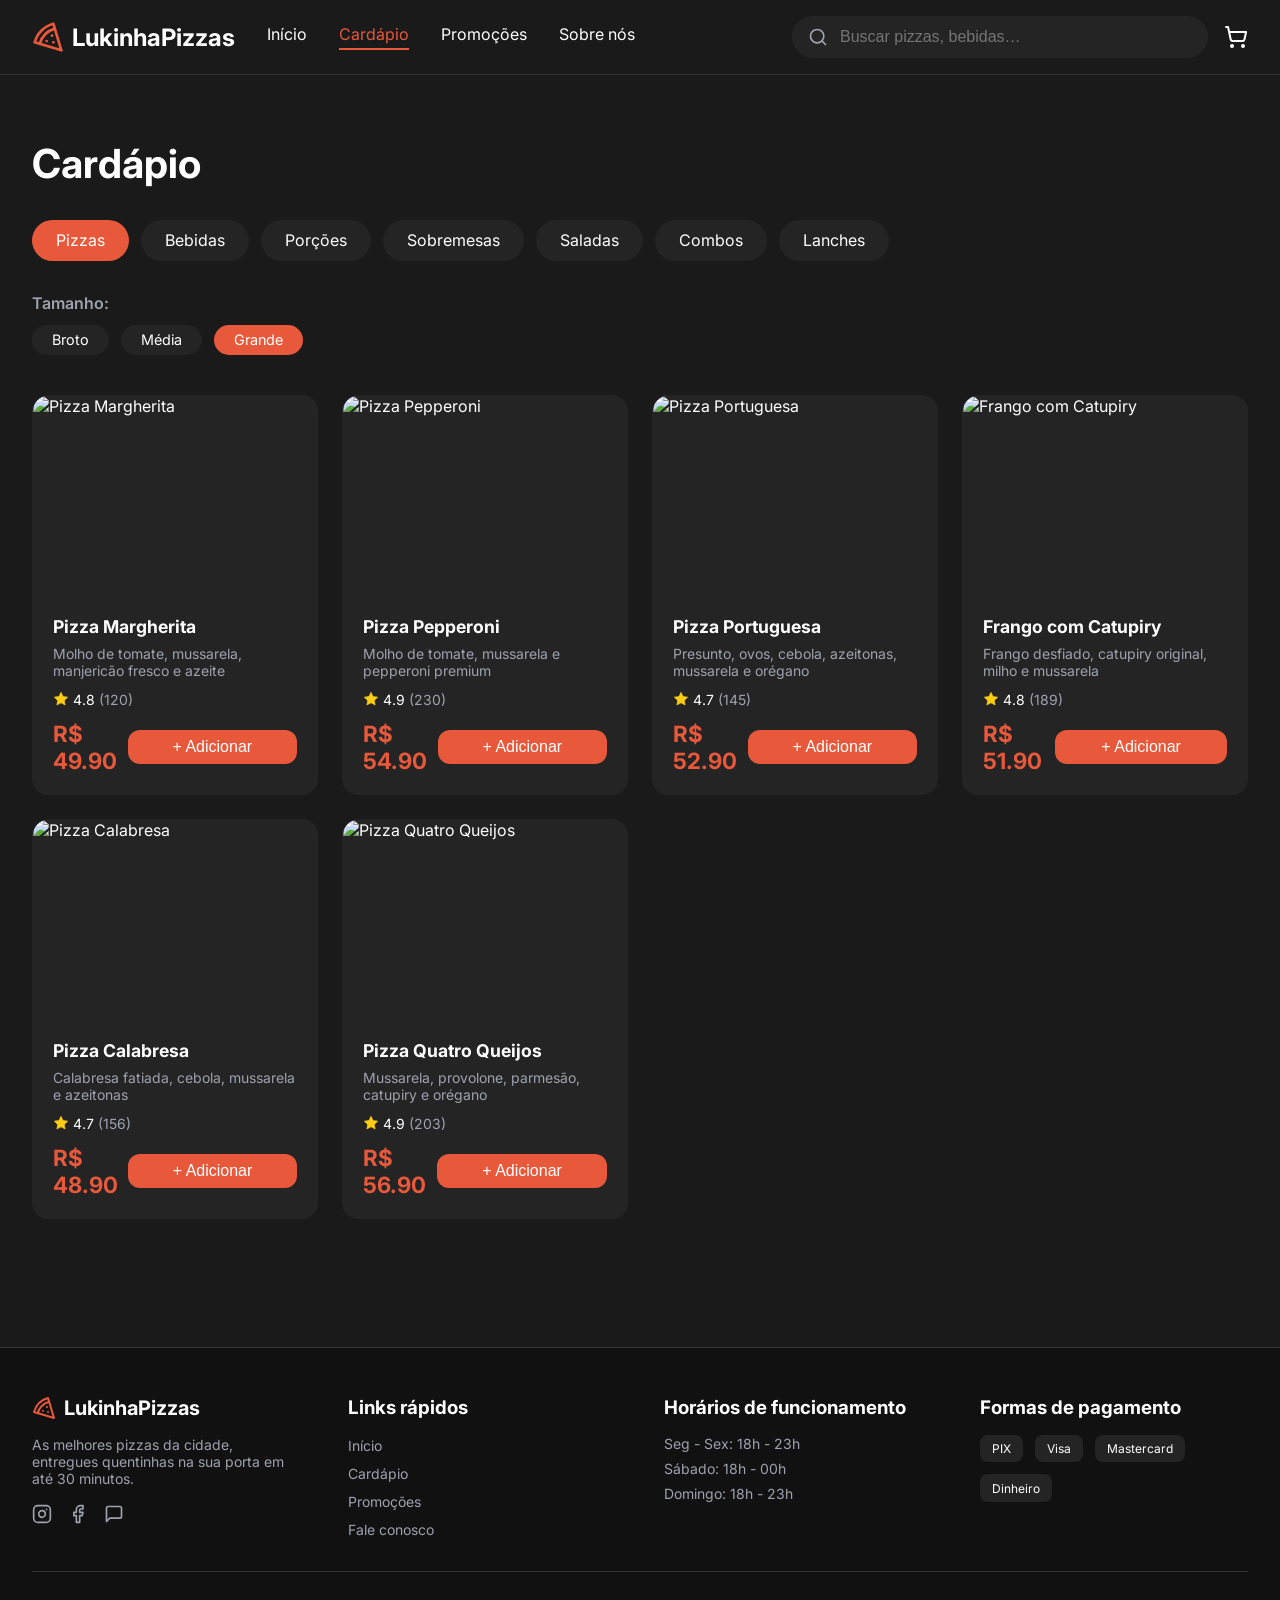
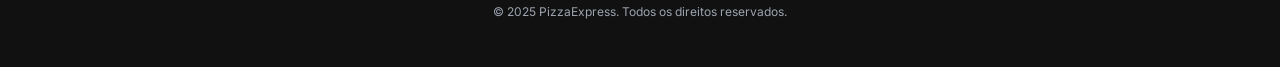
==== Sitema-de-pedidos-pizzaria/src/views/html/cardapio.html @ 4a2e91de "Criação da arquitetura em camadas" ====
<!DOCTYPE html>
<html lang="pt-BR">
<head>
  <meta charset="UTF-8" />
  <meta name="viewport" content="width=device-width, initial-scale=1.0" />
  <title>Cardápio – LukinhaPizzas</title>
  <link rel="preconnect" href="https://fonts.googleapis.com" />
  <link href="https://fonts.googleapis.com/css2?family=Inter:wght@400;600;700&display=swap" rel="stylesheet" />
  <link rel="stylesheet" href="css/inicio.css">
  <link rel="stylesheet" href="css/cardapio.css">
</head>


<body>


<!-- HEADER -->
<header>
  <div class="nav-inner">
    <a class="logo" href="index.html">
      <svg width="32" height="32" viewBox="0 0 24 24" fill="none" stroke="currentColor" stroke-width="2" stroke-linecap="round" stroke-linejoin="round">
        <path d="M15 11h.01"/><path d="M11 15h.01"/><path d="M16 16h.01"/>
        <path d="m2 16 20 6-6-20A20 20 0 0 0 2 16"/>
        <path d="M5.71 17.11a17.04 17.04 0 0 1 11.4-11.4"/>
      </svg>
      LukinhaPizzas
    </a>
    <nav>
      <a href="inicio.html">Início</a>
      <a href="cardapio.html" class="active">Cardápio</a>
      <a href="#">Promoções</a>
      <a href="#">Sobre nós</a>
    </nav>
    <div class="search-wrap">
      <div class="search-box">
        <svg width="20" height="20" viewBox="0 0 24 24" fill="none" stroke="currentColor" stroke-width="2" stroke-linecap="round" stroke-linejoin="round">
          <circle cx="11" cy="11" r="8"/><path d="m21 21-4.3-4.3"/>
        </svg>
        <input type="text" placeholder="Buscar pizzas, bebidas…" />
      </div>
      <button class="cart-btn">
        <svg width="24" height="24" viewBox="0 0 24 24" fill="none" stroke="currentColor" stroke-width="2" stroke-linecap="round" stroke-linejoin="round">
          <circle cx="8" cy="21" r="1"/><circle cx="19" cy="21" r="1"/>
          <path d="M2.05 2.05h2l2.66 12.42a2 2 0 0 0 2 1.58h9.78a2 2 0 0 0 1.95-1.57l1.65-7.43H5.12"/>
        </svg>
        <span class="cart-badge">2</span>
      </button>
    </div>
  </div>
</header>

<!-- MAIN -->
<main class="section">
  <h1 class="page-title">Cardápio</h1>

  <!-- CATEGORY FILTER -->
  <div class="filter-bar" id="category-bar"></div>

  <!-- SIZE FILTER (só aparece em Pizzas) -->
  <div class="size-wrap" id="size-wrap">
    <h3 class="size-label">Tamanho:</h3>
    <div class="filter-bar" id="size-bar"></div>
  </div>

  <!-- PRODUCT GRID -->
  <div class="product-grid" id="product-grid"></div>

  <!-- EMPTY STATE -->
  <div class="empty-state" id="empty-state" style="display:none">
    Nenhum produto disponível nesta categoria.
  </div>
</main>

<!-- FOOTER -->
<footer>
  <div class="footer-inner">
    <div class="footer-grid">
      <div>
        <div class="footer-logo">
          <svg width="24" height="24" viewBox="0 0 24 24" fill="none" stroke="currentColor" stroke-width="2" stroke-linecap="round" stroke-linejoin="round">
            <path d="M15 11h.01"/><path d="M11 15h.01"/><path d="M16 16h.01"/>
            <path d="m2 16 20 6-6-20A20 20 0 0 0 2 16"/>
            <path d="M5.71 17.11a17.04 17.04 0 0 1 11.4-11.4"/>
          </svg>
          LukinhaPizzas
        </div>
        <p class="footer-desc">As melhores pizzas da cidade, entregues quentinhas na sua porta em até 30 minutos.</p>
        <div class="social-links">
          <a href="#">
            <svg width="20" height="20" viewBox="0 0 24 24" fill="none" stroke="currentColor" stroke-width="2" stroke-linecap="round" stroke-linejoin="round">
              <rect width="20" height="20" x="2" y="2" rx="5" ry="5"/>
              <path d="M16 11.37A4 4 0 1 1 12.63 8 4 4 0 0 1 16 11.37z"/>
              <line x1="17.5" x2="17.51" y1="6.5" y2="6.5"/>
            </svg>
          </a>
          <a href="#">
            <svg width="20" height="20" viewBox="0 0 24 24" fill="none" stroke="currentColor" stroke-width="2" stroke-linecap="round" stroke-linejoin="round">
              <path d="M18 2h-3a5 5 0 0 0-5 5v3H7v4h3v8h4v-8h3l1-4h-4V7a1 1 0 0 1 1-1h3z"/>
            </svg>
          </a>
          <a href="#">
            <svg width="20" height="20" viewBox="0 0 24 24" fill="none" stroke="currentColor" stroke-width="2" stroke-linecap="round" stroke-linejoin="round">
              <path d="M21 15a2 2 0 0 1-2 2H7l-4 4V5a2 2 0 0 1 2-2h14a2 2 0 0 1 2 2z"/>
            </svg>
          </a>
        </div>
      </div>
      <div class="footer-col">
        <h3>Links rápidos</h3>
        <ul>
          <li><a href="index.html">Início</a></li>
          <li><a href="cardapio.html">Cardápio</a></li>
          <li><a href="#">Promoções</a></li>
          <li><a href="#">Fale conosco</a></li>
        </ul>
      </div>
      <div class="footer-col">
        <h3>Horários de funcionamento</h3>
        <ul style="gap:.5rem">
          <li><p>Seg - Sex: 18h - 23h</p></li>
          <li><p>Sábado: 18h - 00h</p></li>
          <li><p>Domingo: 18h - 23h</p></li>
        </ul>
      </div>
      <div class="footer-col">
        <h3>Formas de pagamento</h3>
        <div class="payment-badges">
          <span class="badge">PIX</span>
          <span class="badge">Visa</span>
          <span class="badge">Mastercard</span>
          <span class="badge">Dinheiro</span>
        </div>
      </div>
    </div>
    <div class="footer-bottom">© 2025 PizzaExpress. Todos os direitos reservados.</div>
  </div>
</footer>

<script>
  /* ── DATA ── */
  const menuData = {
    Pizzas: [
      { name: 'Pizza Margherita', description: 'Molho de tomate, mussarela, manjericão fresco e azeite', rating: 4.8, reviews: 120, price: 49.90, image: 'https://images.unsplash.com/photo-1671106681075-5a7233268cbd?crop=entropy&cs=tinysrgb&fit=max&fm=jpg&ixid=M3w3Nzg4Nzd8MHwxfHNlYXJjaHwxfHxwaXp6YSUyMGZvb2QlMjBwaG90b2dyYXBoeXxlbnwxfHx8fDE3NzY5NDczMzd8MA&ixlib=rb-4.1.0&q=80&w=1080' },
      { name: 'Pizza Pepperoni', description: 'Molho de tomate, mussarela e pepperoni premium', rating: 4.9, reviews: 230, price: 54.90, image: 'https://images.unsplash.com/photo-1666040401528-c8066902d8b2?crop=entropy&cs=tinysrgb&fit=max&fm=jpg&ixid=M3w3Nzg4Nzd8MHwxfHNlYXJjaHw2fHxwaXp6YSUyMGZvb2QlMjBwaG90b2dyYXBoeXxlbnwxfHx8fDE3NzY5NDczMzd8MA&ixlib=rb-4.1.0&q=80&w=1080' },
      { name: 'Pizza Portuguesa', description: 'Presunto, ovos, cebola, azeitonas, mussarela e orégano', rating: 4.7, reviews: 145, price: 52.90, image: 'https://images.unsplash.com/photo-1597715474989-9ae8683704b3?crop=entropy&cs=tinysrgb&fit=max&fm=jpg&ixid=M3w3Nzg4Nzd8MHwxfHNlYXJjaHwzfHxwaXp6YSUyMGZvb2QlMjBwaG90b2dyYXBoeXxlbnwxfHx8fDE3NzY5NDczMzd8MA&ixlib=rb-4.1.0&q=80&w=1080' },
      { name: 'Frango com Catupiry', description: 'Frango desfiado, catupiry original, milho e mussarela', rating: 4.8, reviews: 189, price: 51.90, image: 'https://images.unsplash.com/photo-1642789736356-d7122adfe91b?crop=entropy&cs=tinysrgb&fit=max&fm=jpg&ixid=M3w3Nzg4Nzd8MHwxfHNlYXJjaHw4fHxwaXp6YSUyMGZvb2QlMjBwaG90b2dyYXBoeXxlbnwxfHx8fDE3NzY5NDczMzd8MA&ixlib=rb-4.1.0&q=80&w=1080' },
      { name: 'Pizza Calabresa', description: 'Calabresa fatiada, cebola, mussarela e azeitonas', rating: 4.7, reviews: 156, price: 48.90, image: 'https://images.unsplash.com/photo-1671106681075-5a7233268cbd?crop=entropy&cs=tinysrgb&fit=max&fm=jpg&ixid=M3w3Nzg4Nzd8MHwxfHNlYXJjaHwxfHxwaXp6YSUyMGZvb2QlMjBwaG90b2dyYXBoeXxlbnwxfHx8fDE3NzY5NDczMzd8MA&ixlib=rb-4.1.0&q=80&w=1080' },
      { name: 'Pizza Quatro Queijos', description: 'Mussarela, provolone, parmesão, catupiry e orégano', rating: 4.9, reviews: 203, price: 56.90, image: 'https://images.unsplash.com/photo-1666040401528-c8066902d8b2?crop=entropy&cs=tinysrgb&fit=max&fm=jpg&ixid=M3w3Nzg4Nzd8MHwxfHNlYXJjaHw2fHxwaXp6YSUyMGZvb2QlMjBwaG90b2dyYXBoeXxlbnwxfHx8fDE3NzY5NDczMzd8MA&ixlib=rb-4.1.0&q=80&w=1080' }
    ],
    Bebidas: [
      { name: 'Coca-Cola 2L', description: 'Refrigerante Coca-Cola gelado 2 litros', rating: 4.6, reviews: 89, price: 12.90, image: 'https://images.unsplash.com/photo-1652922664558-03d0f2932e58?crop=entropy&cs=tinysrgb&fit=max&fm=jpg&ixid=M3w3Nzg4Nzd8MHwxfHNlYXJjaHwxfHxkcmlua3MlMjBiZXZlcmFnZXN8ZW58MXx8fHwxNzc2OTgxNjc3fDA&ixlib=rb-4.1.0&q=80&w=1080' },
      { name: 'Suco de Laranja', description: 'Suco natural de laranja 500ml', rating: 4.8, reviews: 67, price: 10.90, image: 'https://images.unsplash.com/photo-1632996988606-274cfd06eb68?crop=entropy&cs=tinysrgb&fit=max&fm=jpg&ixid=M3w3Nzg4Nzd8MHwxfHNlYXJjaHwzfHxkcmlua3MlMjBiZXZlcmFnZXN8ZW58MXx8fHwxNzc2OTgxNjc3fDA&ixlib=rb-4.1.0&q=80&w=1080' },
      { name: 'Guaraná Antarctica 2L', description: 'Refrigerante Guaraná Antarctica gelado 2 litros', rating: 4.5, reviews: 74, price: 11.90, image: 'https://images.unsplash.com/photo-1653122024753-d7322d90b3d7?crop=entropy&cs=tinysrgb&fit=max&fm=jpg&ixid=M3w3Nzg4Nzd8MHwxfHNlYXJjaHwyfHxkcmlua3MlMjBiZXZlcmFnZXN8ZW58MXx8fHwxNzc2OTgxNjc3fDA&ixlib=rb-4.1.0&q=80&w=1080' }
    ],
    Porções: [
      { name: 'Batata Frita Grande', description: 'Porção generosa de batatas fritas crocantes', rating: 4.8, reviews: 167, price: 24.90, image: 'https://images.unsplash.com/photo-1682613886162-49f5e074c092?crop=entropy&cs=tinysrgb&fit=max&fm=jpg&ixid=M3w3Nzg4Nzd8MHwxfHNlYXJjaHwxfHxmcmVuY2glMjBmcmllcyUyMGZvb2R8ZW58MXx8fHwxNzc2OTgxOTU1fDA&ixlib=rb-4.1.0&q=80&w=1080' },
      { name: 'Onion Rings', description: 'Anéis de cebola empanados e fritos (12 unidades)', rating: 4.7, reviews: 132, price: 22.90, image: 'https://images.unsplash.com/photo-1688978181542-87a886a16fbe?crop=entropy&cs=tinysrgb&fit=max&fm=jpg&ixid=M3w3Nzg4Nzd8MHwxfHNlYXJjaHwyfHxmcmVuY2glMjBmcmllcyUyMGZvb2R8ZW58MXx8fHwxNzc2OTgxOTU1fDA&ixlib=rb-4.1.0&q=80&w=1080' },
      { name: 'Porção de Mussarela', description: 'Palitos de mussarela empanados com molho especial', rating: 4.6, reviews: 98, price: 26.90, image: 'https://images.unsplash.com/photo-1623610934157-0fcb6d50e90f?crop=entropy&cs=tinysrgb&fit=max&fm=jpg&ixid=M3w3Nzg4Nzd8MHwxfHNlYXJjaHwzfHxmcmVuY2glMjBmcmllcyUyMGZvb2R8ZW58MXx8fHwxNzc2OTgxOTU1fDA&ixlib=rb-4.1.0&q=80&w=1080' }
    ],
    Sobremesas: [
      { name: 'Brownie de Chocolate', description: 'Delicioso brownie com calda de chocolate e sorvete', rating: 4.9, reviews: 201, price: 18.90, image: 'https://images.unsplash.com/photo-1607257882338-70f7dd2ae344?crop=entropy&cs=tinysrgb&fit=max&fm=jpg&ixid=M3w3Nzg4Nzd8MHwxfHNlYXJjaHwzfHxkZXNzZXJ0JTIwY2FrZXxlbnwxfHx8fDE3NzY5NjE0NDF8MA&ixlib=rb-4.1.0&q=80&w=1080' },
      { name: 'Petit Gateau', description: 'Bolinho de chocolate quente com sorvete de baunilha', rating: 5.0, reviews: 178, price: 22.90, image: 'https://images.unsplash.com/photo-1680090966824-eb9e8500bc2b?crop=entropy&cs=tinysrgb&fit=max&fm=jpg&ixid=M3w3Nzg4Nzd8MHwxfHNlYXJjaHwyfHxkZXNzZXJ0JTIwY2FrZXxlbnwxfHx8fDE3NzY5NjE0NDF8MA&ixlib=rb-4.1.0&q=80&w=1080' },
      { name: 'Tiramisu', description: 'Sobremesa italiana com café e mascarpone', rating: 4.8, reviews: 145, price: 19.90, image: 'https://images.unsplash.com/photo-1679942262057-d5732f732841?crop=entropy&cs=tinysrgb&fit=max&fm=jpg&ixid=M3w3Nzg4Nzd8MHwxfHNlYXJjaHwxfHxkZXNzZXJ0JTIwY2FrZXxlbnwxfHx8fDE3NzY5NjE0NDF8MA&ixlib=rb-4.1.0&q=80&w=1080' }
    ],
    Saladas: [
      { name: 'Salada Caesar', description: 'Alface romana, croutons, parmesão e molho caesar', rating: 4.5, reviews: 87, price: 28.90, image: 'https://images.unsplash.com/photo-1652922664558-03d0f2932e58?crop=entropy&cs=tinysrgb&fit=max&fm=jpg&ixid=M3w3Nzg4Nzd8MHwxfHNlYXJjaHwxfHxkcmlua3MlMjBiZXZlcmFnZXN8ZW58MXx8fHwxNzc2OTgxNjc3fDA&ixlib=rb-4.1.0&q=80&w=1080' },
      { name: 'Salada Caprese', description: 'Tomate, mussarela de búfala, manjericão e azeite', rating: 4.7, reviews: 93, price: 26.90, image: 'https://images.unsplash.com/photo-1632996988606-274cfd06eb68?crop=entropy&cs=tinysrgb&fit=max&fm=jpg&ixid=M3w3Nzg4Nzd8MHwxfHNlYXJjaHwzfHxkcmlua3MlMjBiZXZlcmFnZXN8ZW58MXx8fHwxNzc2OTgxNjc3fDA&ixlib=rb-4.1.0&q=80&w=1080' }
    ],
    Combos: [
      { name: 'Combo Família', description: '2 pizzas grandes + 2 refrigerantes 2L + 1 sobremesa', rating: 4.9, reviews: 234, price: 119.90, image: 'https://images.unsplash.com/photo-1671106681075-5a7233268cbd?crop=entropy&cs=tinysrgb&fit=max&fm=jpg&ixid=M3w3Nzg4Nzd8MHwxfHNlYXJjaHwxfHxwaXp6YSUyMGZvb2QlMjBwaG90b2dyYXBoeXxlbnwxfHx8fDE3NzY5NDczMzd8MA&ixlib=rb-4.1.0&q=80&w=1080' },
      { name: 'Combo Casal', description: '1 pizza grande + 1 refrigerante 2L + 1 sobremesa', rating: 4.8, reviews: 178, price: 79.90, image: 'https://images.unsplash.com/photo-1666040401528-c8066902d8b2?crop=entropy&cs=tinysrgb&fit=max&fm=jpg&ixid=M3w3Nzg4Nzd8MHwxfHNlYXJjaHw2fHxwaXp6YSUyMGZvb2QlMjBwaG90b2dyYXBoeXxlbnwxfHx8fDE3NzY5NDczMzd8MA&ixlib=rb-4.1.0&q=80&w=1080' },
      { name: 'Combo Individual', description: '1 pizza média + 1 refrigerante lata', rating: 4.6, reviews: 145, price: 45.90, image: 'https://images.unsplash.com/photo-1597715474989-9ae8683704b3?crop=entropy&cs=tinysrgb&fit=max&fm=jpg&ixid=M3w3Nzg4Nzd8MHwxfHNlYXJjaHwzfHxwaXp6YSUyMGZvb2QlMjBwaG90b2dyYXBoeXxlbnwxfHx8fDE3NzY5NDczMzd8MA&ixlib=rb-4.1.0&q=80&w=1080' }
    ],
    Lanches: [
      { name: 'X-Burger Especial', description: 'Hambúrguer, queijo, alface, tomate e molho especial', rating: 4.7, reviews: 156, price: 32.90, image: 'https://images.unsplash.com/photo-1623610934157-0fcb6d50e90f?crop=entropy&cs=tinysrgb&fit=max&fm=jpg&ixid=M3w3Nzg4Nzd8MHwxfHNlYXJjaHwzfHxmcmVuY2glMjBmcmllcyUyMGZvb2R8ZW58MXx8fHwxNzc2OTgxOTU1fDA&ixlib=rb-4.1.0&q=80&w=1080' },
      { name: 'Hot Dog Completo', description: 'Salsicha, milho, batata palha, purê e molhos', rating: 4.5, reviews: 124, price: 18.90, image: 'https://images.unsplash.com/photo-1682613886162-49f5e074c092?crop=entropy&cs=tinysrgb&fit=max&fm=jpg&ixid=M3w3Nzg4Nzd8MHwxfHNlYXJjaHwxfHxmcmVuY2glMjBmcmllcyUyMGZvb2R8ZW58MXx8fHwxNzc2OTgxOTU1fDA&ixlib=rb-4.1.0&q=80&w=1080' }
    ]
  };

  const categories = Object.keys(menuData);
  const sizes = ['Broto', 'Média', 'Grande'];
  let selectedCategory = 'Pizzas';
  let selectedSize = 'Grande';

  /* ── RENDER CATEGORY BUTTONS ── */
  const categoryBar = document.getElementById('category-bar');
  categories.forEach(cat => {
    const btn = document.createElement('button');
    btn.className = 'filter-btn' + (cat === selectedCategory ? ' active' : '');
    btn.textContent = cat;
    btn.onclick = () => {
      selectedCategory = cat;
      document.querySelectorAll('#category-bar .filter-btn').forEach(b => b.classList.remove('active'));
      btn.classList.add('active');
      renderSizeFilter();
      renderProducts();
    };
    categoryBar.appendChild(btn);
  });

  /* ── RENDER SIZE BUTTONS ── */
  const sizeBar = document.getElementById('size-bar');
  const sizeWrap = document.getElementById('size-wrap');

  function renderSizeFilter() {
    sizeWrap.style.display = selectedCategory === 'Pizzas' ? 'block' : 'none';
  }

  sizes.forEach(size => {
    const btn = document.createElement('button');
    btn.className = 'filter-btn filter-btn--sm' + (size === selectedSize ? ' active' : '');
    btn.textContent = size;
    btn.onclick = () => {
      selectedSize = size;
      document.querySelectorAll('#size-bar .filter-btn').forEach(b => b.classList.remove('active'));
      btn.classList.add('active');
    };
    sizeBar.appendChild(btn);
  });

  renderSizeFilter();

  /* ── RENDER PRODUCTS ── */
  const grid = document.getElementById('product-grid');
  const emptyState = document.getElementById('empty-state');

  function renderProducts() {
    const products = menuData[selectedCategory] || [];
    grid.innerHTML = '';

    if (products.length === 0) {
      grid.style.display = 'none';
      emptyState.style.display = 'block';
      return;
    }

    grid.style.display = 'grid';
    emptyState.style.display = 'none';
    products.forEach(p => {
      const card = document.createElement('div');
      card.className = 'menu-card';
      card.innerHTML = `
        <div class="menu-card__img">
          <img src="${p.image}" alt="${p.name}" loading="lazy" />
        </div>
        <div class="menu-card__body">
          <h3>${p.name}</h3>
          <p>${p.description}</p>
          <div class="menu-card__rating">
            <svg width="16" height="16" viewBox="0 0 24 24" fill="#FACC15" stroke="#FACC15" stroke-width="1">
              <polygon points="12 2 15.09 8.26 22 9.27 17 14.14 18.18 21.02 12 17.77 5.82 21.02 7 14.14 2 9.27 8.91 8.26 12 2"/>
            </svg>
            <span>${p.rating}</span>
            <span class="muted">(${p.reviews})</span>
          </div>
          <div class="menu-card__footer">
            <span class="menu-card__price">R$ ${p.price.toFixed(2)}</span>
            <button class="btn-add">+ Adicionar</button>
          </div>
        </div>`;
      grid.appendChild(card);
    });

    bindCardapioButtons();
  }

  renderProducts();
</script>
<script src="../../models/js/cart.js"></script>
<script src="../../models/js/cardapio.js"></script>
</body>
</html>
---- Sitema-de-pedidos-pizzaria/src/views/html/css/inicio.css ----
*, *::before, *::after { box-sizing: border-box; margin: 0; padding: 0; }

:root {
  --bg: #1A1A1A;
  --bg2: #242424;
  --bg3: #2A2A2A;
  --border: #333;
  --accent: #E8593C;
  --accent-hover: #d14d31;
  --text: #fff;
  --muted: #9CA3AF;
}

body {
  font-family: 'Inter', -apple-system, BlinkMacSystemFont, sans-serif;
  background: var(--bg);
  color: var(--text);
  min-height: 100vh;
}

/* ── HEADER ── */
header {
  position: sticky;
  top: 0;
  z-index: 50;
  background: var(--bg);
  border-bottom: 1px solid var(--border);
}
.nav-inner {
  max-width: 1440px;
  margin: 0 auto;
  padding: 1rem 2rem;
  display: flex;
  align-items: center;
  gap: 2rem;
}
.logo {
  display: flex;
  align-items: center;
  gap: .5rem;
  font-size: 1.5rem;
  font-weight: 700;
  text-decoration: none;
  color: var(--text);
  white-space: nowrap;
}
.logo svg { color: var(--accent); }
nav { display: flex; gap: 2rem; }
nav a {
  text-decoration: none;
  color: var(--text);
  transition: color .2s;
  padding-bottom: .25rem;
  border-bottom: 2px solid trasnparent;
}
nav a:hover { color: var(--accent); }
nav a.active {
  color: var(--accent);
  border-bottom: 2px solid var(--accent);
}
.search-wrap {
  flex: 1;
  display: flex;
  align-items: center;
  justify-content: flex-end;
  gap: 1rem;
}
.search-box {
  position: relative;
  flex: 1;
  max-width: 26rem;
}
.search-box svg {
  position: absolute;
  left: 1rem;
  top: 50%;
  transform: translateY(-50%);
  color: var(--muted);
}
.search-box input {
  width: 100%;
  background: var(--bg2);
  color: var(--text);
  border: none;
  border-radius: 9999px;
  padding: .75rem 1rem .75rem 3rem;
  font-size: 1rem;
  outline: none;
  transition: box-shadow .2s;
}
.search-box input:focus { box-shadow: 0 0 0 2px var(--accent); }
.cart-btn {
  position: relative;
  background: none;
  border: none;
  color: var(--text);
  cursor: pointer;
  transition: color .2s;
}
.cart-btn:hover { color: var(--accent); }
.cart-badge {
  position: absolute;
  top: -8px;
  right: -8px;
  background: var(--accent);
  color: #fff;
  font-size: .65rem;
  font-weight: 700;
  border-radius: 9999px;
  width: 1.25rem;
  height: 1.25rem;
  display: flex;
  align-items: center;
  justify-content: center;
}

/* ── HERO ── */
.hero {
  position: relative;
  width: 100%;
  height: 480px;
  overflow: hidden;
}
.slide {
  position: absolute;
  inset: 0;
  background-size: cover;
  background-position: center;
  opacity: 0;
  transition: opacity .5s;
}
.slide.active { opacity: 1; }
.slide-content {
  max-width: 1440px;
  margin: 0 auto;
  padding: 0 2rem;
  height: 100%;
  display: flex;
  align-items: center;
}
.slide-text { max-width: 36rem; }
.slide-text h1 {
  font-size: 3.5rem;
  font-weight: 700;
  line-height: 1.1;
  margin-bottom: 1rem;
}
.slide-text p {
  font-size: 1.2rem;
  color: #d1d5db;
  margin-bottom: 2rem;
}
.btn-primary {
  background: var(--accent);
  color: #fff;
  border: none;
  border-radius: 9999px;
  padding: 1rem 2rem;
  font-size: 1.1rem;
  cursor: pointer;
  transition: background .2s;
  text-decoration: none;
  display: inline-block;
}
.btn-primary:hover { background: var(--accent-hover); }
.arrow-btn {
  position: absolute;
  top: 50%;
  transform: translateY(-50%);
  background: rgba(0,0,0,.5);
  border: none;
  color: #fff;
  border-radius: 9999px;
  padding: .75rem;
  cursor: pointer;
  display: flex;
  align-items: center;
  justify-content: center;
  transition: background .2s;
}
.arrow-btn:hover { background: rgba(0,0,0,.75); }
.arrow-prev { left: 2rem; }
.arrow-next { right: 2rem; }
.dots {
  position: absolute;
  bottom: 2rem;
  left: 50%;
  transform: translateX(-50%);
  display: flex;
  gap: .75rem;
}
.dot {
  width: .75rem;
  height: .75rem;
  border-radius: 9999px;
  background: rgba(255,255,255,.5);
  border: none;
  cursor: pointer;
  transition: background .2s;
}
.dot.active { background: var(--accent); }

/* ── SECTION SHARED ── */
.section {
  max-width: 1440px;
  margin: 0 auto;
  padding: 4rem 2rem;
}
.section-header {
  display: flex;
  align-items: center;
  justify-content: space-between;
  margin-bottom: 1.5rem;
}
.section-header h2, .section > h2 {
  font-size: 1.875rem;
  font-weight: 700;
  margin-bottom: 1.5rem;
}
.section-header a {
  color: var(--accent);
  text-decoration: none;
}
.section-header a:hover { text-decoration: underline; }

/* ── CATEGORIES ── */
.categories-wrap { position: relative; }
.categories-scroll {
  display: flex;
  gap: 1rem;
  overflow-x: auto;
  padding-bottom: 1rem;
  scrollbar-width: none;
}
.categories-scroll::-webkit-scrollbar { display: none; }
.category-card {
  flex-shrink: 0;
  width: 150px;
  height: 100px;
  background: var(--bg2);
  border-radius: 1rem;
  display: flex;
  flex-direction: column;
  align-items: center;
  justify-content: center;
  cursor: pointer;
  border: 1px solid transparent;
  transition: background .2s, border-color .2s;
  gap: .5rem;
  font-size: .875rem;
  font-weight: 700;
}
.category-card:hover {
  background: var(--bg3);
  border-color: var(--accent);
}
.category-card .emoji { font-size: 2.5rem; }
.fade-right {
  position: absolute;
  right: 0;
  top: 0;
  bottom: 0;
  width: 6rem;
  background: linear-gradient(to left, var(--bg), transparent);
  pointer-events: none;
}

/* ── PRODUCTS ── */
.products-track-wrap { overflow: hidden; }
.products-track {
  display: flex;
  gap: 1rem;
  transition: transform .5s;
}
.product-card {
  flex-shrink: 0;
  width: 220px;
  background: var(--bg2);
  border-radius: 1rem;
  overflow: hidden;
}
.product-img {
  height: 150px;
  overflow: hidden;
}
.product-img img {
  width: 100%;
  height: 100%;
  object-fit: cover;
}
.product-info { padding: 1rem; }
.product-info h3 { font-weight: 700; margin-bottom: .5rem; }
.product-info p {
  color: var(--muted);
  font-size: .875rem;
  margin-bottom: .5rem;
  display: -webkit-box;
  -webkit-line-clamp: 2;
  -webkit-box-orient: vertical;
  overflow: hidden;
}
.rating {
  display: flex;
  align-items: center;
  gap: .25rem;
  font-size: .875rem;
  margin-bottom: .5rem;
}
.rating .muted { color: var(--muted); }
.price {
  color: var(--accent);
  font-size: 1.25rem;
  font-weight: 700;
  margin-bottom: .75rem;
}
.btn-add {
  width: 100%;
  background: var(--accent);
  color: #fff;
  border: none;
  border-radius: .75rem;
  padding: .5rem;
  font-size: 1rem;
  cursor: pointer;
  transition: background .2s;
}
.btn-add:hover { background: var(--accent-hover); }

/* ── FOOTER ── */
footer {
  background: #111;
  border-top: 1px solid var(--border);
  margin-top: 4rem;
}
.footer-inner {
  max-width: 1440px;
  margin: 0 auto;
  padding: 3rem 2rem;
}
.footer-grid {
  display: grid;
  grid-template-columns: repeat(4, 1fr);
  gap: 3rem;
  margin-bottom: 2rem;
}
.footer-logo {
  display: flex;
  align-items: center;
  gap: .5rem;
  margin-bottom: 1rem;
  font-size: 1.25rem;
  font-weight: 700;
}
.footer-logo svg { color: var(--accent); }
.footer-desc {
  color: var(--muted);
  font-size: .875rem;
  margin-bottom: 1rem;
}
.social-links { display: flex; gap: 1rem; }
.social-links a {
  color: var(--muted);
  transition: color .2s;
}
.social-links a:hover { color: var(--accent); }
.footer-col h3 { font-weight: 700; margin-bottom: 1rem; }
.footer-col ul { list-style: none; display: flex; flex-direction: column; gap: .5rem; }
.footer-col ul a {
  color: var(--muted);
  font-size: .875rem;
  text-decoration: none;
  transition: color .2s;
}
.footer-col ul a:hover { color: var(--accent); }
.footer-col p { color: var(--muted); font-size: .875rem; }
.payment-badges { display: flex; gap: .75rem; flex-wrap: wrap; margin-top: .25rem; }
.badge {
  background: var(--bg2);
  padding: .4rem .75rem;
  border-radius: .5rem;
  font-size: .75rem;
}
.footer-bottom {
  padding-top: 2rem;
  border-top: 1px solid var(--border);
  text-align: center;
  color: var(--muted);
  font-size: .75rem;
}

/* SVG icons */
svg { display: inline-block; vertical-align: middle; }
---- Sitema-de-pedidos-pizzaria/src/views/html/css/cardapio.css ----
/* ── CARDÁPIO PAGE ── */

.page-title {
  font-size: 2.5rem;
  font-weight: 700;
  margin-bottom: 2rem;
}

/* ── FILTER BAR ── */
.filter-bar {
  display: flex;
  gap: .75rem;
  overflow-x: auto;
  padding-bottom: .5rem;
  scrollbar-width: none;
  margin-bottom: 1.5rem;
}
.filter-bar::-webkit-scrollbar { display: none; }

.filter-btn {
  flex-shrink: 0;
  padding: .65rem 1.5rem;
  border-radius: 9999px;
  border: none;
  background: var(--bg2);
  color: var(--text);
  font-size: 1rem;
  font-family: inherit;
  cursor: pointer;
  white-space: nowrap;
  transition: background .2s, color .2s;
}
.filter-btn:hover { background: var(--bg3); }
.filter-btn.active {
  background: var(--accent);
  color: #fff;
}

.filter-btn--sm {
  padding: .4rem 1.25rem;
  font-size: .9rem;
}

/* ── SIZE FILTER WRAPPER ── */
.size-wrap { margin-bottom: 2rem; }
.size-label {
  font-size: 1rem;
  font-weight: 600;
  margin-bottom: .75rem;
  color: var(--muted);
}

/* ── PRODUCT GRID ── */
.product-grid {
  display: grid;
  grid-template-columns: repeat(4, 1fr);
  gap: 1.5rem;
}

@media (max-width: 1200px) { .product-grid { grid-template-columns: repeat(3, 1fr); } }
@media (max-width: 860px)  { .product-grid { grid-template-columns: repeat(2, 1fr); } }
@media (max-width: 560px)  { .product-grid { grid-template-columns: 1fr; } }

/* ── MENU CARD ── */
.menu-card {
  background: var(--bg2);
  border-radius: 1rem;
  overflow: hidden;
  border: 1px solid transparent;
  transition: border-color .2s, transform .2s;
}
.menu-card:hover {
  border-color: var(--accent);
  transform: translateY(-2px);
}
.menu-card__img {
  height: 200px;
  overflow: hidden;
}
.menu-card__img img {
  width: 100%;
  height: 100%;
  object-fit: cover;
  transition: transform .3s;
}
.menu-card:hover .menu-card__img img { transform: scale(1.05); }

.menu-card__body { padding: 1.25rem; }
.menu-card__body h3 {
  font-size: 1.1rem;
  font-weight: 700;
  margin-bottom: .5rem;
}
.menu-card__body p {
  color: var(--muted);
  font-size: .875rem;
  margin-bottom: .75rem;
  display: -webkit-box;
  -webkit-line-clamp: 2;
  -webkit-box-orient: vertical;
  overflow: hidden;
}
.menu-card__rating {
  display: flex;
  align-items: center;
  gap: .25rem;
  font-size: .875rem;
  margin-bottom: .75rem;
}
.menu-card__rating .muted { color: var(--muted); }

.menu-card__footer {
  display: flex;
  align-items: center;
  justify-content: space-between;
  gap: .5rem;
}
.menu-card__price {
  color: var(--accent);
  font-size: 1.4rem;
  font-weight: 700;
}

/* ── EMPTY STATE ── */
.empty-state {
  text-align: center;
  padding: 4rem 0;
  color: var(--muted);
  font-size: 1.1rem;
}
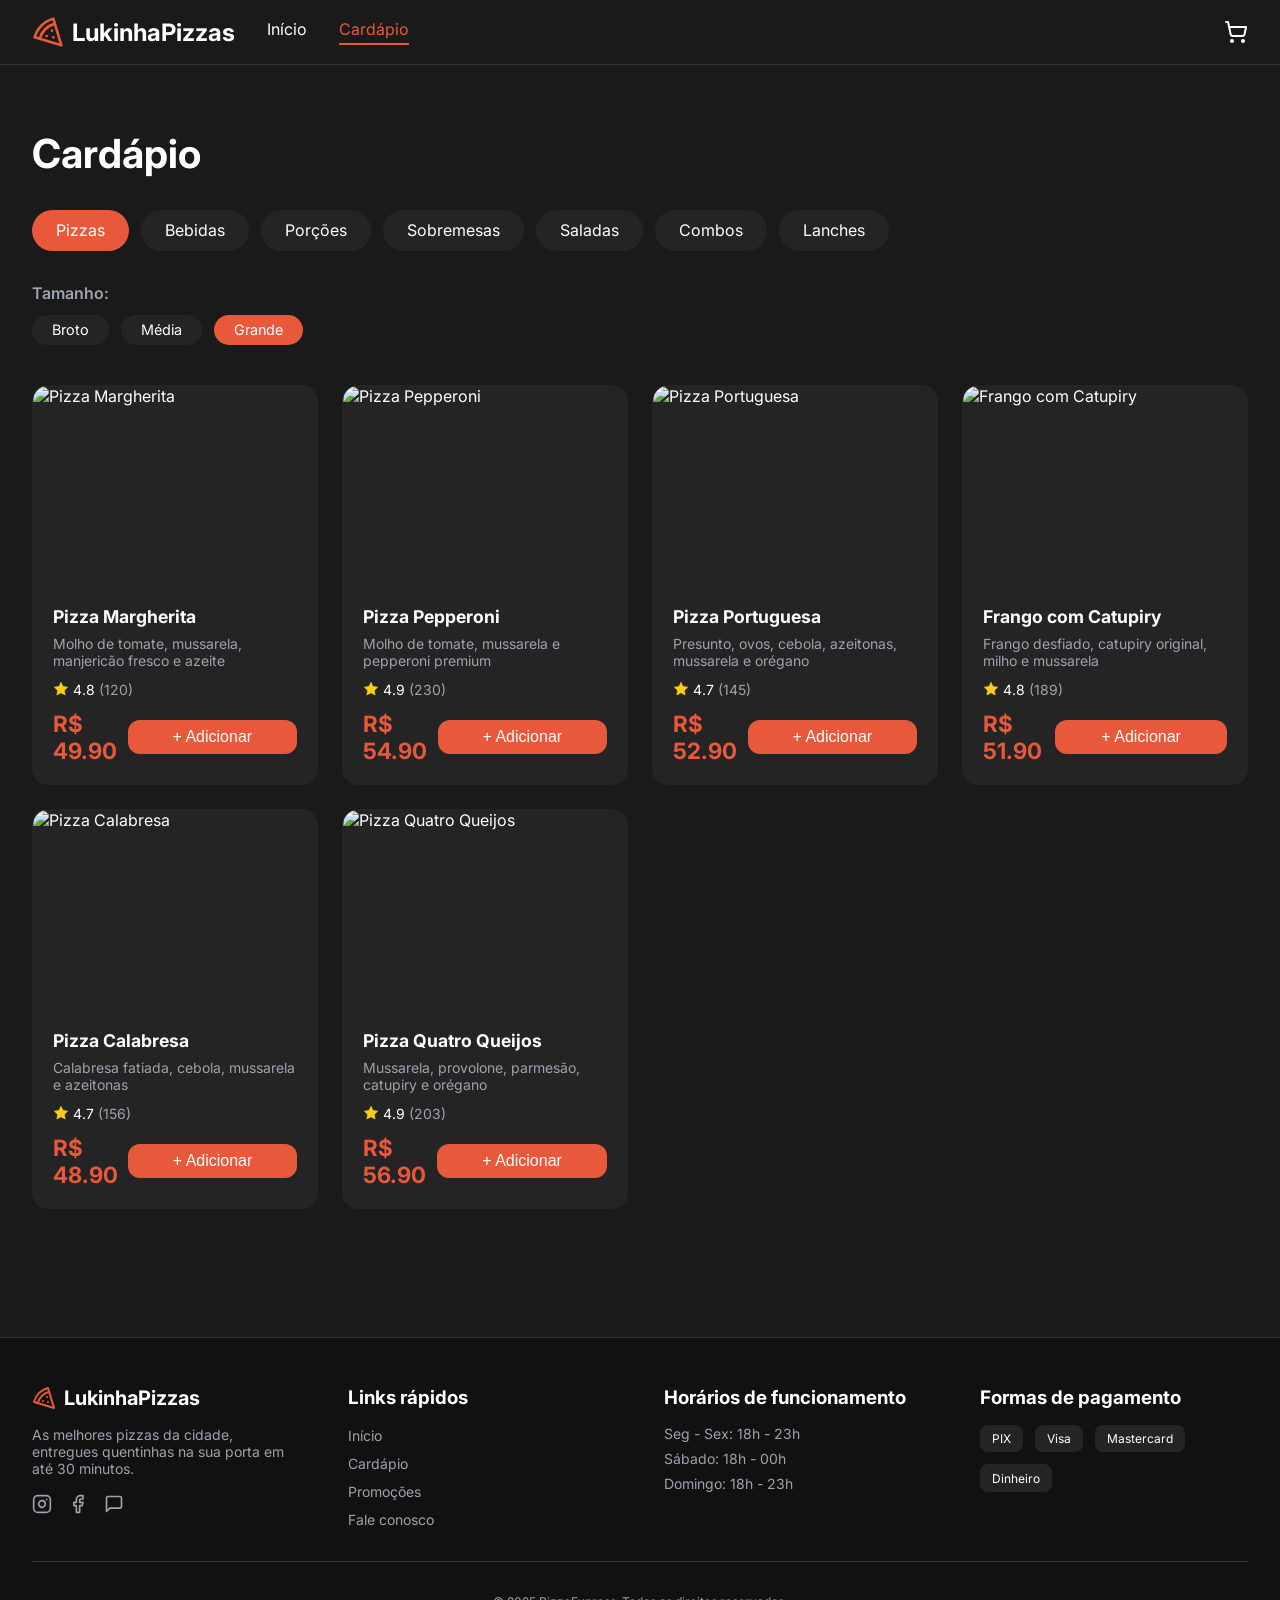
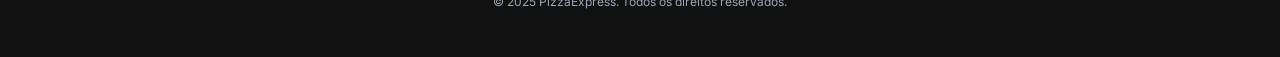
==== commit a48dd03c: "Aplicação do padrão Strategy" ====
--- a/Sitema-de-pedidos-pizzaria/src/views/html/cardapio.html
+++ b/Sitema-de-pedidos-pizzaria/src/views/html/cardapio.html
@@ -28,16 +28,8 @@
     <nav>
       <a href="inicio.html">Início</a>
       <a href="cardapio.html" class="active">Cardápio</a>
-      <a href="#">Promoções</a>
-      <a href="#">Sobre nós</a>
     </nav>
     <div class="search-wrap">
-      <div class="search-box">
-        <svg width="20" height="20" viewBox="0 0 24 24" fill="none" stroke="currentColor" stroke-width="2" stroke-linecap="round" stroke-linejoin="round">
-          <circle cx="11" cy="11" r="8"/><path d="m21 21-4.3-4.3"/>
-        </svg>
-        <input type="text" placeholder="Buscar pizzas, bebidas…" />
-      </div>
       <button class="cart-btn">
         <svg width="24" height="24" viewBox="0 0 24 24" fill="none" stroke="currentColor" stroke-width="2" stroke-linecap="round" stroke-linejoin="round">
           <circle cx="8" cy="21" r="1"/><circle cx="19" cy="21" r="1"/>
--- a/Sitema-de-pedidos-pizzaria/src/views/html/css/inicio.css
+++ b/Sitema-de-pedidos-pizzaria/src/views/html/css/inicio.css
@@ -389,4 +389,44 @@
 }
 
 /* SVG icons */
-svg { display: inline-block; vertical-align: middle; }+svg { display: inline-block; vertical-align: middle; }
+
+
+/* busca */
+.search-box { position: relative; }
+
+.search-results {
+  display: none;
+  position: absolute;
+  top: calc(100% + .5rem);
+  left: 0;
+  right: 0;
+  background: #242424;
+  border: 1px solid #333;
+  border-radius: 1rem;
+  overflow: hidden;
+  z-index: 100;
+  max-height: 320px;
+  overflow-y: auto;
+}
+
+.search-item {
+  display: flex;
+  align-items: center;
+  gap: .75rem;
+  padding: .75rem 1rem;
+  cursor: pointer;
+  transition: background .2s;
+}
+.search-item:hover { background: #2A2A2A; }
+.search-item img {
+  width: 48px;
+  height: 48px;
+  object-fit: cover;
+  border-radius: .5rem;
+  flex-shrink: 0;
+}
+.search-item div { display: flex; flex-direction: column; gap: .2rem; }
+.search-item__name { font-size: .9rem; font-weight: 600; }
+.search-item__price { font-size: .85rem; color: #E8593C; font-weight: 700; }
+.search-empty { padding: 1rem; text-align: center; color: #9CA3AF; }
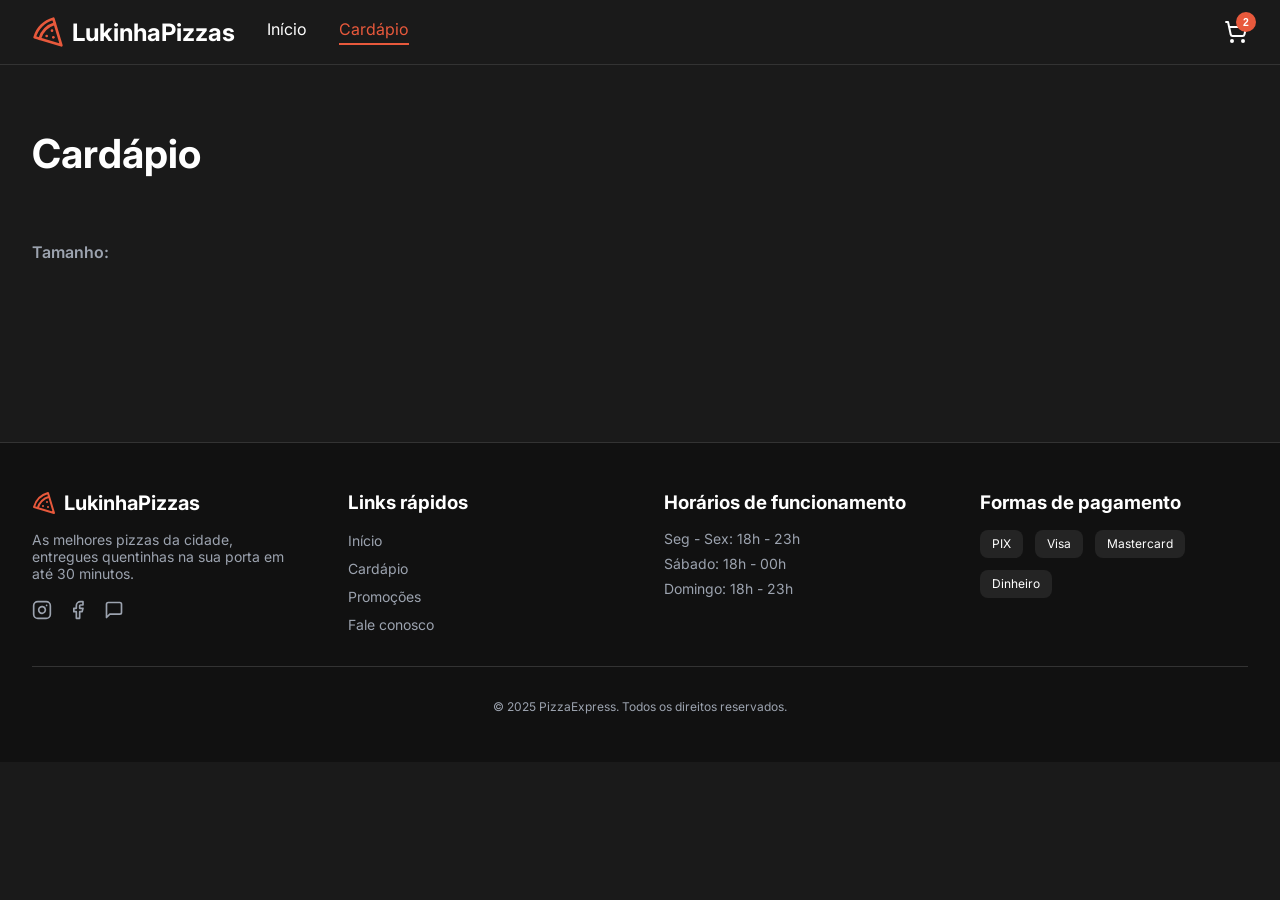
==== commit b7f238fd: "Evolução completa do sistema" ====
--- a/Sitema-de-pedidos-pizzaria/src/views/html/cardapio.html
+++ b/Sitema-de-pedidos-pizzaria/src/views/html/cardapio.html
@@ -127,50 +127,34 @@
     <div class="footer-bottom">© 2025 PizzaExpress. Todos os direitos reservados.</div>
   </div>
 </footer>
-
+<script src="../../repositories/PedidoRepository.js"></script>
+<script src="../../repositories/ProdutoRepository.js"></script>
+<script src="../../models/PedidoSingleton.js"></script>
+<script src="../../models/ProdutoFactory.js"></script>
+<script src="../../models/cart.js"></script>
+<script src="../../services/PedidoService.js"></script>
+<script src="../../controllers/PedidoController.js"></script>
+<script src="../../controllers/ProdutoController.js"></script>
+<script src="../../models/cardapio.js"></script>
 <script>
   /* ── DATA ── */
-  const menuData = {
-    Pizzas: [
-      { name: 'Pizza Margherita', description: 'Molho de tomate, mussarela, manjericão fresco e azeite', rating: 4.8, reviews: 120, price: 49.90, image: 'https://images.unsplash.com/photo-1671106681075-5a7233268cbd?crop=entropy&cs=tinysrgb&fit=max&fm=jpg&ixid=M3w3Nzg4Nzd8MHwxfHNlYXJjaHwxfHxwaXp6YSUyMGZvb2QlMjBwaG90b2dyYXBoeXxlbnwxfHx8fDE3NzY5NDczMzd8MA&ixlib=rb-4.1.0&q=80&w=1080' },
-      { name: 'Pizza Pepperoni', description: 'Molho de tomate, mussarela e pepperoni premium', rating: 4.9, reviews: 230, price: 54.90, image: 'https://images.unsplash.com/photo-1666040401528-c8066902d8b2?crop=entropy&cs=tinysrgb&fit=max&fm=jpg&ixid=M3w3Nzg4Nzd8MHwxfHNlYXJjaHw2fHxwaXp6YSUyMGZvb2QlMjBwaG90b2dyYXBoeXxlbnwxfHx8fDE3NzY5NDczMzd8MA&ixlib=rb-4.1.0&q=80&w=1080' },
-      { name: 'Pizza Portuguesa', description: 'Presunto, ovos, cebola, azeitonas, mussarela e orégano', rating: 4.7, reviews: 145, price: 52.90, image: 'https://images.unsplash.com/photo-1597715474989-9ae8683704b3?crop=entropy&cs=tinysrgb&fit=max&fm=jpg&ixid=M3w3Nzg4Nzd8MHwxfHNlYXJjaHwzfHxwaXp6YSUyMGZvb2QlMjBwaG90b2dyYXBoeXxlbnwxfHx8fDE3NzY5NDczMzd8MA&ixlib=rb-4.1.0&q=80&w=1080' },
-      { name: 'Frango com Catupiry', description: 'Frango desfiado, catupiry original, milho e mussarela', rating: 4.8, reviews: 189, price: 51.90, image: 'https://images.unsplash.com/photo-1642789736356-d7122adfe91b?crop=entropy&cs=tinysrgb&fit=max&fm=jpg&ixid=M3w3Nzg4Nzd8MHwxfHNlYXJjaHw4fHxwaXp6YSUyMGZvb2QlMjBwaG90b2dyYXBoeXxlbnwxfHx8fDE3NzY5NDczMzd8MA&ixlib=rb-4.1.0&q=80&w=1080' },
-      { name: 'Pizza Calabresa', description: 'Calabresa fatiada, cebola, mussarela e azeitonas', rating: 4.7, reviews: 156, price: 48.90, image: 'https://images.unsplash.com/photo-1671106681075-5a7233268cbd?crop=entropy&cs=tinysrgb&fit=max&fm=jpg&ixid=M3w3Nzg4Nzd8MHwxfHNlYXJjaHwxfHxwaXp6YSUyMGZvb2QlMjBwaG90b2dyYXBoeXxlbnwxfHx8fDE3NzY5NDczMzd8MA&ixlib=rb-4.1.0&q=80&w=1080' },
-      { name: 'Pizza Quatro Queijos', description: 'Mussarela, provolone, parmesão, catupiry e orégano', rating: 4.9, reviews: 203, price: 56.90, image: 'https://images.unsplash.com/photo-1666040401528-c8066902d8b2?crop=entropy&cs=tinysrgb&fit=max&fm=jpg&ixid=M3w3Nzg4Nzd8MHwxfHNlYXJjaHw2fHxwaXp6YSUyMGZvb2QlMjBwaG90b2dyYXBoeXxlbnwxfHx8fDE3NzY5NDczMzd8MA&ixlib=rb-4.1.0&q=80&w=1080' }
-    ],
-    Bebidas: [
-      { name: 'Coca-Cola 2L', description: 'Refrigerante Coca-Cola gelado 2 litros', rating: 4.6, reviews: 89, price: 12.90, image: 'https://images.unsplash.com/photo-1652922664558-03d0f2932e58?crop=entropy&cs=tinysrgb&fit=max&fm=jpg&ixid=M3w3Nzg4Nzd8MHwxfHNlYXJjaHwxfHxkcmlua3MlMjBiZXZlcmFnZXN8ZW58MXx8fHwxNzc2OTgxNjc3fDA&ixlib=rb-4.1.0&q=80&w=1080' },
-      { name: 'Suco de Laranja', description: 'Suco natural de laranja 500ml', rating: 4.8, reviews: 67, price: 10.90, image: 'https://images.unsplash.com/photo-1632996988606-274cfd06eb68?crop=entropy&cs=tinysrgb&fit=max&fm=jpg&ixid=M3w3Nzg4Nzd8MHwxfHNlYXJjaHwzfHxkcmlua3MlMjBiZXZlcmFnZXN8ZW58MXx8fHwxNzc2OTgxNjc3fDA&ixlib=rb-4.1.0&q=80&w=1080' },
-      { name: 'Guaraná Antarctica 2L', description: 'Refrigerante Guaraná Antarctica gelado 2 litros', rating: 4.5, reviews: 74, price: 11.90, image: 'https://images.unsplash.com/photo-1653122024753-d7322d90b3d7?crop=entropy&cs=tinysrgb&fit=max&fm=jpg&ixid=M3w3Nzg4Nzd8MHwxfHNlYXJjaHwyfHxkcmlua3MlMjBiZXZlcmFnZXN8ZW58MXx8fHwxNzc2OTgxNjc3fDA&ixlib=rb-4.1.0&q=80&w=1080' }
-    ],
-    Porções: [
-      { name: 'Batata Frita Grande', description: 'Porção generosa de batatas fritas crocantes', rating: 4.8, reviews: 167, price: 24.90, image: 'https://images.unsplash.com/photo-1682613886162-49f5e074c092?crop=entropy&cs=tinysrgb&fit=max&fm=jpg&ixid=M3w3Nzg4Nzd8MHwxfHNlYXJjaHwxfHxmcmVuY2glMjBmcmllcyUyMGZvb2R8ZW58MXx8fHwxNzc2OTgxOTU1fDA&ixlib=rb-4.1.0&q=80&w=1080' },
-      { name: 'Onion Rings', description: 'Anéis de cebola empanados e fritos (12 unidades)', rating: 4.7, reviews: 132, price: 22.90, image: 'https://images.unsplash.com/photo-1688978181542-87a886a16fbe?crop=entropy&cs=tinysrgb&fit=max&fm=jpg&ixid=M3w3Nzg4Nzd8MHwxfHNlYXJjaHwyfHxmcmVuY2glMjBmcmllcyUyMGZvb2R8ZW58MXx8fHwxNzc2OTgxOTU1fDA&ixlib=rb-4.1.0&q=80&w=1080' },
-      { name: 'Porção de Mussarela', description: 'Palitos de mussarela empanados com molho especial', rating: 4.6, reviews: 98, price: 26.90, image: 'https://images.unsplash.com/photo-1623610934157-0fcb6d50e90f?crop=entropy&cs=tinysrgb&fit=max&fm=jpg&ixid=M3w3Nzg4Nzd8MHwxfHNlYXJjaHwzfHxmcmVuY2glMjBmcmllcyUyMGZvb2R8ZW58MXx8fHwxNzc2OTgxOTU1fDA&ixlib=rb-4.1.0&q=80&w=1080' }
-    ],
-    Sobremesas: [
-      { name: 'Brownie de Chocolate', description: 'Delicioso brownie com calda de chocolate e sorvete', rating: 4.9, reviews: 201, price: 18.90, image: 'https://images.unsplash.com/photo-1607257882338-70f7dd2ae344?crop=entropy&cs=tinysrgb&fit=max&fm=jpg&ixid=M3w3Nzg4Nzd8MHwxfHNlYXJjaHwzfHxkZXNzZXJ0JTIwY2FrZXxlbnwxfHx8fDE3NzY5NjE0NDF8MA&ixlib=rb-4.1.0&q=80&w=1080' },
-      { name: 'Petit Gateau', description: 'Bolinho de chocolate quente com sorvete de baunilha', rating: 5.0, reviews: 178, price: 22.90, image: 'https://images.unsplash.com/photo-1680090966824-eb9e8500bc2b?crop=entropy&cs=tinysrgb&fit=max&fm=jpg&ixid=M3w3Nzg4Nzd8MHwxfHNlYXJjaHwyfHxkZXNzZXJ0JTIwY2FrZXxlbnwxfHx8fDE3NzY5NjE0NDF8MA&ixlib=rb-4.1.0&q=80&w=1080' },
-      { name: 'Tiramisu', description: 'Sobremesa italiana com café e mascarpone', rating: 4.8, reviews: 145, price: 19.90, image: 'https://images.unsplash.com/photo-1679942262057-d5732f732841?crop=entropy&cs=tinysrgb&fit=max&fm=jpg&ixid=M3w3Nzg4Nzd8MHwxfHNlYXJjaHwxfHxkZXNzZXJ0JTIwY2FrZXxlbnwxfHx8fDE3NzY5NjE0NDF8MA&ixlib=rb-4.1.0&q=80&w=1080' }
-    ],
-    Saladas: [
-      { name: 'Salada Caesar', description: 'Alface romana, croutons, parmesão e molho caesar', rating: 4.5, reviews: 87, price: 28.90, image: 'https://images.unsplash.com/photo-1652922664558-03d0f2932e58?crop=entropy&cs=tinysrgb&fit=max&fm=jpg&ixid=M3w3Nzg4Nzd8MHwxfHNlYXJjaHwxfHxkcmlua3MlMjBiZXZlcmFnZXN8ZW58MXx8fHwxNzc2OTgxNjc3fDA&ixlib=rb-4.1.0&q=80&w=1080' },
-      { name: 'Salada Caprese', description: 'Tomate, mussarela de búfala, manjericão e azeite', rating: 4.7, reviews: 93, price: 26.90, image: 'https://images.unsplash.com/photo-1632996988606-274cfd06eb68?crop=entropy&cs=tinysrgb&fit=max&fm=jpg&ixid=M3w3Nzg4Nzd8MHwxfHNlYXJjaHwzfHxkcmlua3MlMjBiZXZlcmFnZXN8ZW58MXx8fHwxNzc2OTgxNjc3fDA&ixlib=rb-4.1.0&q=80&w=1080' }
-    ],
-    Combos: [
-      { name: 'Combo Família', description: '2 pizzas grandes + 2 refrigerantes 2L + 1 sobremesa', rating: 4.9, reviews: 234, price: 119.90, image: 'https://images.unsplash.com/photo-1671106681075-5a7233268cbd?crop=entropy&cs=tinysrgb&fit=max&fm=jpg&ixid=M3w3Nzg4Nzd8MHwxfHNlYXJjaHwxfHxwaXp6YSUyMGZvb2QlMjBwaG90b2dyYXBoeXxlbnwxfHx8fDE3NzY5NDczMzd8MA&ixlib=rb-4.1.0&q=80&w=1080' },
-      { name: 'Combo Casal', description: '1 pizza grande + 1 refrigerante 2L + 1 sobremesa', rating: 4.8, reviews: 178, price: 79.90, image: 'https://images.unsplash.com/photo-1666040401528-c8066902d8b2?crop=entropy&cs=tinysrgb&fit=max&fm=jpg&ixid=M3w3Nzg4Nzd8MHwxfHNlYXJjaHw2fHxwaXp6YSUyMGZvb2QlMjBwaG90b2dyYXBoeXxlbnwxfHx8fDE3NzY5NDczMzd8MA&ixlib=rb-4.1.0&q=80&w=1080' },
-      { name: 'Combo Individual', description: '1 pizza média + 1 refrigerante lata', rating: 4.6, reviews: 145, price: 45.90, image: 'https://images.unsplash.com/photo-1597715474989-9ae8683704b3?crop=entropy&cs=tinysrgb&fit=max&fm=jpg&ixid=M3w3Nzg4Nzd8MHwxfHNlYXJjaHwzfHxwaXp6YSUyMGZvb2QlMjBwaG90b2dyYXBoeXxlbnwxfHx8fDE3NzY5NDczMzd8MA&ixlib=rb-4.1.0&q=80&w=1080' }
-    ],
-    Lanches: [
-      { name: 'X-Burger Especial', description: 'Hambúrguer, queijo, alface, tomate e molho especial', rating: 4.7, reviews: 156, price: 32.90, image: 'https://images.unsplash.com/photo-1623610934157-0fcb6d50e90f?crop=entropy&cs=tinysrgb&fit=max&fm=jpg&ixid=M3w3Nzg4Nzd8MHwxfHNlYXJjaHwzfHxmcmVuY2glMjBmcmllcyUyMGZvb2R8ZW58MXx8fHwxNzc2OTgxOTU1fDA&ixlib=rb-4.1.0&q=80&w=1080' },
-      { name: 'Hot Dog Completo', description: 'Salsicha, milho, batata palha, purê e molhos', rating: 4.5, reviews: 124, price: 18.90, image: 'https://images.unsplash.com/photo-1682613886162-49f5e074c092?crop=entropy&cs=tinysrgb&fit=max&fm=jpg&ixid=M3w3Nzg4Nzd8MHwxfHNlYXJjaHwxfHxmcmVuY2glMjBmcmllcyUyMGZvb2R8ZW58MXx8fHwxNzc2OTgxOTU1fDA&ixlib=rb-4.1.0&q=80&w=1080' }
-    ]
-  };
+  const produtoRepo = new ProdutoRepository();
+const todasCategorias = produtoRepo.buscarCategorias();
+const menuData = {};
+todasCategorias.forEach(cat => {
+  menuData[cat] = produtoRepo.buscarPorCategoria(cat).map(p => ({
+    name: p.nome, description: p.descricao,
+    rating: p.avaliacao, reviews: p.reviews,
+    price: p.preco, image: p.imagem
+  }));
+});
 
   const categories = Object.keys(menuData);
-  const sizes = ['Broto', 'Média', 'Grande'];
+  const sizes = [
+  { label: 'Broto',  multiplicador: 0.7  },
+  { label: 'Média',  multiplicador: 0.85 },
+  { label: 'Grande', multiplicador: 1.0  }
+];
   let selectedCategory = 'Pizzas';
   let selectedSize = 'Grande';
 
@@ -199,16 +183,17 @@
   }
 
   sizes.forEach(size => {
-    const btn = document.createElement('button');
-    btn.className = 'filter-btn filter-btn--sm' + (size === selectedSize ? ' active' : '');
-    btn.textContent = size;
-    btn.onclick = () => {
-      selectedSize = size;
-      document.querySelectorAll('#size-bar .filter-btn').forEach(b => b.classList.remove('active'));
-      btn.classList.add('active');
-    };
-    sizeBar.appendChild(btn);
-  });
+  const btn = document.createElement('button');
+  btn.className = 'filter-btn filter-btn--sm' + (size.label === selectedSize ? ' active' : '');
+  btn.textContent = `${size.label}`;
+  btn.dataset.multiplicador = size.multiplicador;
+  btn.onclick = () => {
+    selectedSize = size.label;
+    document.querySelectorAll('#size-bar .filter-btn').forEach(b => b.classList.remove('active'));
+    btn.classList.add('active');
+  };
+  sizeBar.appendChild(btn);
+});
 
   renderSizeFilter();
 
@@ -247,7 +232,7 @@
           </div>
           <div class="menu-card__footer">
             <span class="menu-card__price">R$ ${p.price.toFixed(2)}</span>
-            <button class="btn-add">+ Adicionar</button>
+            <button class="btn-add" data-name="${p.name}" data-price="${p.price}" data-image="${p.image}">+ Adicionar</button>
           </div>
         </div>`;
       grid.appendChild(card);
@@ -258,7 +243,5 @@
 
   renderProducts();
 </script>
-<script src="../../models/js/cart.js"></script>
-<script src="../../models/js/cardapio.js"></script>
 </body>
 </html>
